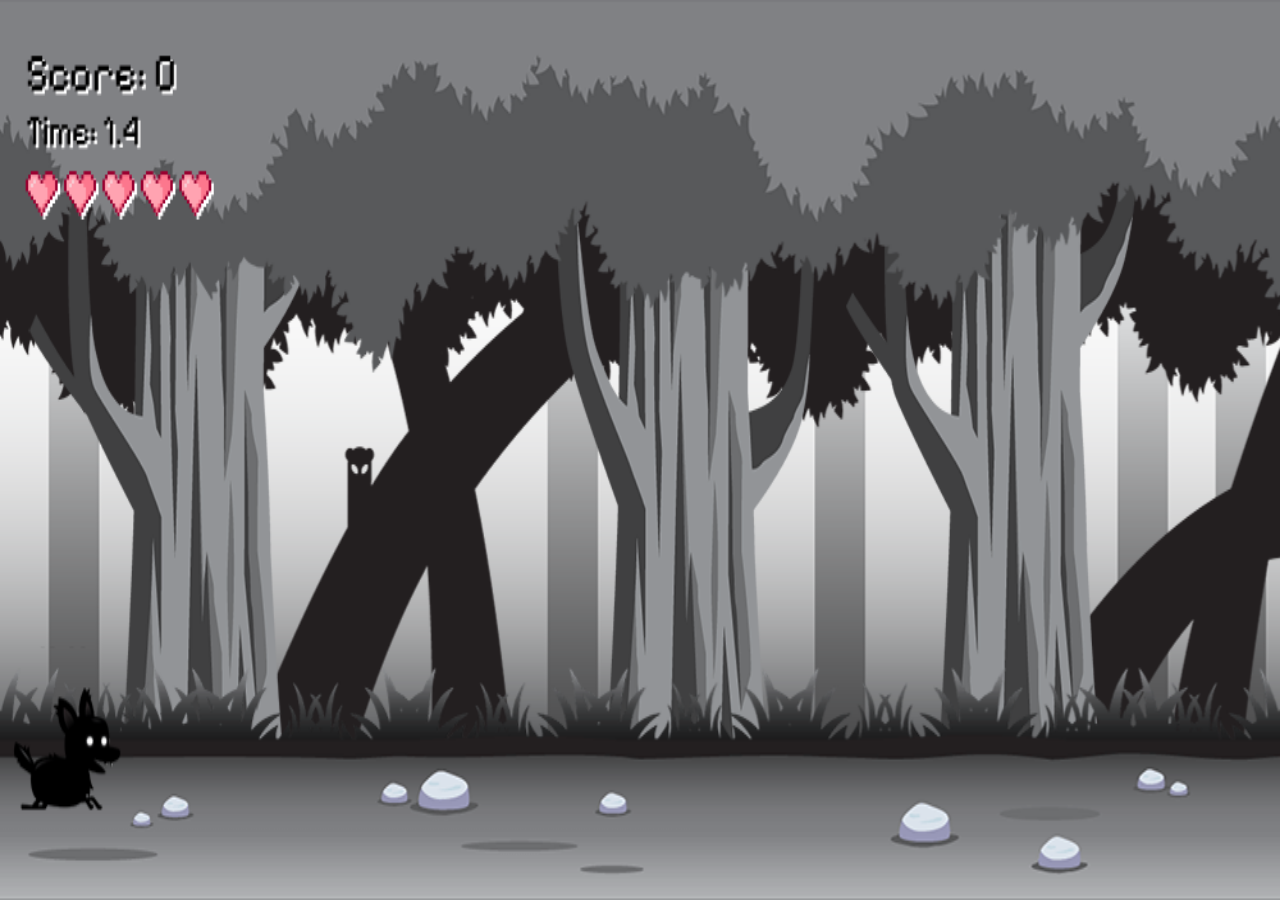
==== game.html @ 91a3d302 "Add styles for win and lose screen" ====
<!DOCTYPE html>
<html lang="en">
	<head>
		<meta charset="UTF-8" />
		<meta name="viewport" content="width=device-width, initial-scale=1.0" />
		<title>Game for cat</title>
		<link rel="preconnect" href="https://fonts.googleapis.com" />
		<link rel="preconnect" href="https://fonts.gstatic.com" crossorigin />
		<link
			href="https://fonts.googleapis.com/css2?family=Pixelify+Sans:wght@400..700&display=swap"
			rel="stylesheet"
		/>
		<link
			rel="apple-touch-icon"
			sizes="180x180"
			href="/apple-touch-icon.png"
		/>
		<link
			rel="icon"
			type="image/png"
			sizes="32x32"
			href="/favicon-32x32.png"
		/>
		<link
			rel="icon"
			type="image/png"
			sizes="16x16"
			href="/favicon-16x16.png"
		/>
		<link rel="manifest" href="/site.webmanifest" />
		<link rel="stylesheet" href="style.css" />
	</head>
	<body>
		<!-- <div id="pauseScreen">
			<h1>Game on pause...</h1>
			<p>Press for:</p>
			<div class="controls-key-container">
				<ul class="key-controls">
					<li>
						<div class="key-pause">Backspace</div>
						Restart
					</li>
					<li>
						<div class="key-pause">Escape</div>
						Continue
					</li>
				</ul>
			</div>
		</div> -->

		<div id="pauseScreen">
			<h1>Need a minute?</h1>
			<p>Use the following controls to play:</p>
			<div class="controls-container">
				<div class="move-controls">
					<div class="key">↑</div>
					<div class="horizontal-keys">
						<div class="key">←</div>
						<div class="key">↓</div>
						<div class="key">→</div>
					</div>
					<div>Moves</div>
				</div>
				<div class="action-controls">
					<li>
						<div class="key space-key">Space</div>
						Attack
					</li>
					<li>
						<div class="key space-key">Escape</div>
						Pause
					</li>
				</div>
			</div>
		</div>

		<div id="gameOverScreen" class="hidden">
			<h1 id="gameOverTitle"></h1>
			<p id="gameOverMessage"></p>
			<button id="restartButton">Restart Game</button>
		</div>

		<canvas id="canvas1"></canvas>

		<img id="player" src="player.png" />

		<img id="layer1" src="layer-1.png" />
		<img id="layer2" src="layer-2.png" />
		<img id="layer3" src="layer-3.png" />
		<img id="layer4" src="layer-4.png" />
		<img id="layer5" src="layer-5.png" />

		<img id="enemy_fly" src="enemy_fly.png" />
		<img id="enemy_plant" src="enemy_plant.png" />
		<img id="enemy_spider_big" src="enemy_spider_big.png" />

		<img id="fire" src="fire.png" />

		<img id="heart" src="heart.png" />

		<img id="collisionAnimation" src="boom.png" />

		<script type="module" src="script.js"></script>
	</body>
</html>
---- style.css ----
* {
	margin: 0;
	padding: 0;
	box-sizing: border-box;
}

body,
html {
	margin: 0;
	padding: 0;
	overflow: hidden;
	width: 100%;
	height: 100%;
	background-color: #f9cfe9;
}

#canvas1 {
	border: 5px solid 050f07;
	display: block;
	position: absolute;
	top: 0;
	left: 0;
	width: 100%;
	height: 100%;
	font-family: 'Pixelify Sans', cursive;
}

#player,
#layer1,
#layer2,
#layer3,
#layer4,
#layer5,
#enemy_fly,
#enemy_plant,
#enemy_spider_big,
#fire,
#collisionAnimation,
#heart {
	display: none;
}

#startScreen {
	position: absolute;
	top: 50%;
	left: 50%;
	width: 600px;
	height: 400px;
	background-color: #ffb2e2;
	color: #14000c;
	display: flex;
	flex-direction: column;
	justify-content: center;
	align-items: center;
	font-family: 'Pixelify Sans', cursive;
	transform: translate(-50%, -50%);
	border: 4px solid #ffd8ef;
	border-radius: 10px;
	z-index: 10;
	box-shadow: 0px 0px 20px rgba(0, 0, 0, 0.5);
	opacity: 0.8;
}

#pauseScreen {
	position: absolute;
	top: 50%;
	left: 50%;
	width: 600px;
	height: 400px;
	background-color: #ffb2e2;
	color: #14000c;
	display: flex;
	flex-direction: column;
	justify-content: center;
	align-items: center;
	font-family: 'Pixelify Sans', cursive;
	transform: translate(-50%, -50%);
	border: 4px solid #ffd8ef;
	border-radius: 10px;
	z-index: 10;
	box-shadow: 0px 0px 20px rgba(0, 0, 0, 0.5);
	opacity: 0.8;
}

.action-controls li {
	list-style-type: none;
	margin: 0;
	padding: 0;
	display: flex;
	align-items: center;
	gap: 10px;
}

.controls-container {
	display: flex;
	justify-content: space-between;
	align-items: center;
	margin-bottom: 50px;
	margin-top: 50px;
}

.move-controls {
	display: flex;
	flex-direction: column;
	align-items: center;
}

.horizontal-keys {
	display: flex;
	justify-content: space-between;
	width: 150px;
	margin-top: 10px;
}

.key {
	width: 50px;
	height: 50px;
	background-color: #ffb2e2;
	color: #14000c;
	font-size: 18px;
	font-weight: bold;
	text-align: center;
	line-height: 50px;
	border-radius: 5px;
	box-shadow: 0px 0px 5px rgba(0, 0, 0, 0.2);
	border: 4px solid #ffd8ef;
}

.key:last-child {
	margin-right: 0;
}

.action-controls .key {
	width: 100px;
	height: 40px;
	line-height: 40px;
	margin-right: 10px;
}

.space-key {
	width: 200px;
	margin-left: 10px;
	margin-bottom: 10px;
}

#startScreen button {
	font-size: 24px;
	padding: 10px 20px;
	cursor: pointer;
	background-color: #ffd8ef;
	border: none;
	border-radius: 5px;
	color: #14000c;
	box-shadow: 0px 0px 10px rgba(0, 0, 0, 0.3);
	transition: background-color 0.3s ease;
	font-family: 'Pixelify Sans', cursive;
}

#startScreen button:hover {
	background-color: #fe69c6;
}

#gameOverScreen {
	position: absolute;
	top: 50%;
	left: 50%;
	width: 600px;
	height: 400px;
	background-color: #ffb2e2;
	color: #14000c;
	display: flex;
	flex-direction: column;
	justify-content: center;
	align-items: center;
	font-family: 'Pixelify Sans', cursive;
	transform: translate(-50%, -50%);
	border: 4px solid #ffd8ef;
	border-radius: 10px;
	z-index: 10;
	box-shadow: 0px 0px 20px rgba(0, 0, 0, 0.5);
	opacity: 0.8;
}

#gameOverScreen.hidden {
	display: none;
}

#gameOverScreen h1 {
	margin-bottom: 20px;
	font-size: 2.5em;
}

#gameOverScreen p {
	margin-bottom: 20px;
	font-size: 1.5em;
}

#restartButton {
	font-size: 24px;
	padding: 10px 20px;
	cursor: pointer;
	background-color: #ffd8ef;
	border: none;
	border-radius: 5px;
	color: #14000c;
	box-shadow: 0px 0px 10px rgba(0, 0, 0, 0.3);
	transition: background-color 0.3s ease;
	font-family: 'Pixelify Sans', cursive;
}

#restartButton:hover {
	background-color: #fe69c6;
}
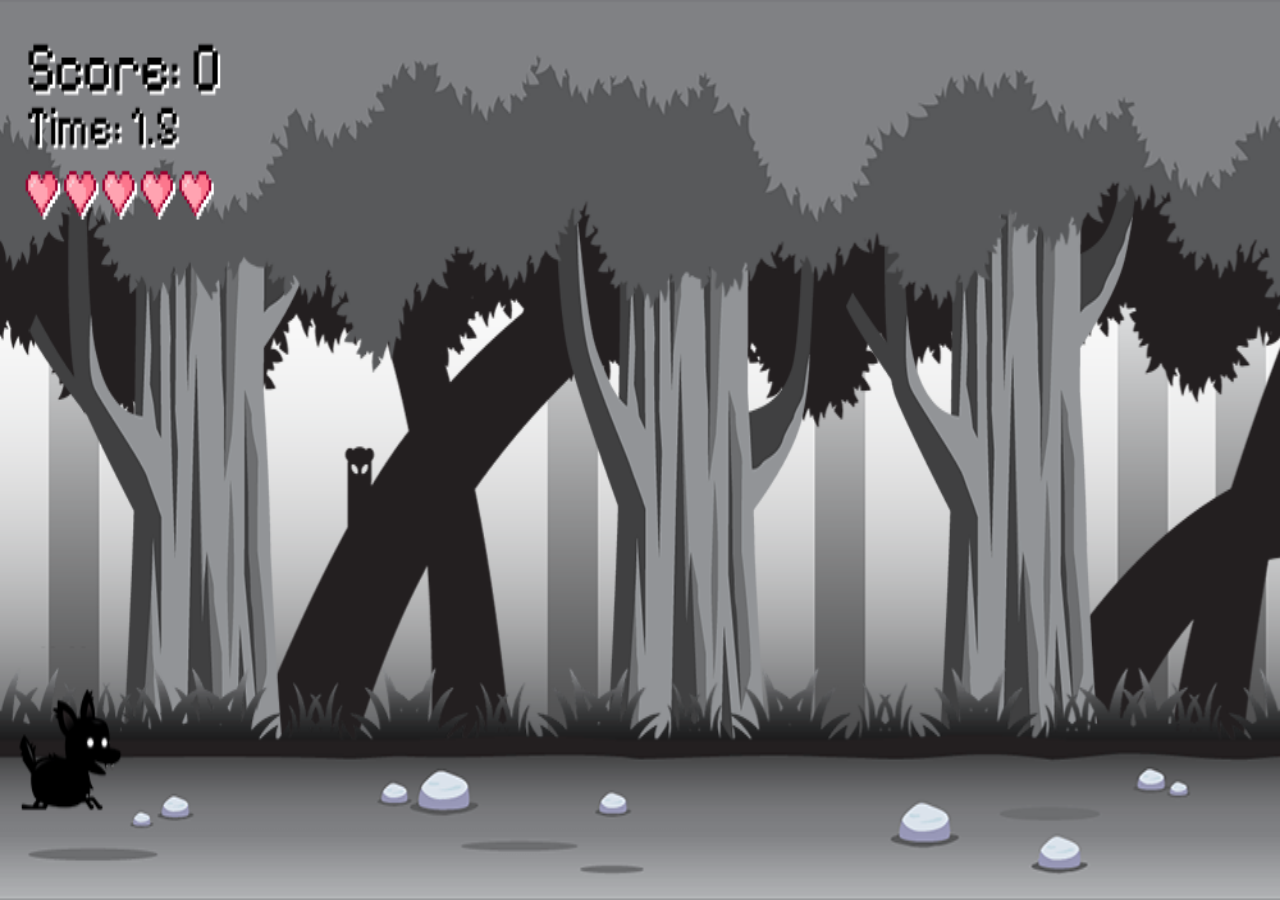
==== commit 68c3bfd3: "new friendly units added" ====
--- a/game.html
+++ b/game.html
@@ -94,6 +94,8 @@
 		<img id="enemy_plant" src="enemy_plant.png" />
 		<img id="enemy_spider_big" src="enemy_spider_big.png" />
 
+		<img id="friend_fly" src="friend_fly.png" />
+
 		<img id="fire" src="fire.png" />
 
 		<img id="heart" src="heart.png" />
--- a/style.css
+++ b/style.css
@@ -46,8 +46,8 @@
 	left: 50%;
 	width: 600px;
 	height: 400px;
-	background-color: #ffb2e2;
-	color: #14000c;
+	background-color: #ffa3b1;
+	color: #990030;
 	display: flex;
 	flex-direction: column;
 	justify-content: center;
@@ -55,31 +55,9 @@
 	font-family: 'Pixelify Sans', cursive;
 	transform: translate(-50%, -50%);
 	border: 4px solid #ffd8ef;
-	border-radius: 10px;
 	z-index: 10;
 	box-shadow: 0px 0px 20px rgba(0, 0, 0, 0.5);
-	opacity: 0.8;
-}
-
-#pauseScreen {
-	position: absolute;
-	top: 50%;
-	left: 50%;
-	width: 600px;
-	height: 400px;
-	background-color: #ffb2e2;
-	color: #14000c;
-	display: flex;
-	flex-direction: column;
-	justify-content: center;
-	align-items: center;
-	font-family: 'Pixelify Sans', cursive;
-	transform: translate(-50%, -50%);
-	border: 4px solid #ffd8ef;
-	border-radius: 10px;
-	z-index: 10;
-	box-shadow: 0px 0px 20px rgba(0, 0, 0, 0.5);
-	opacity: 0.8;
+	opacity: 0.9;
 }
 
 .action-controls li {
@@ -115,13 +93,12 @@
 .key {
 	width: 50px;
 	height: 50px;
-	background-color: #ffb2e2;
+	background-color: #f5c4cc;
 	color: #14000c;
 	font-size: 18px;
 	font-weight: bold;
 	text-align: center;
 	line-height: 50px;
-	border-radius: 5px;
 	box-shadow: 0px 0px 5px rgba(0, 0, 0, 0.2);
 	border: 4px solid #ffd8ef;
 }
@@ -149,7 +126,6 @@
 	cursor: pointer;
 	background-color: #ffd8ef;
 	border: none;
-	border-radius: 5px;
 	color: #14000c;
 	box-shadow: 0px 0px 10px rgba(0, 0, 0, 0.3);
 	transition: background-color 0.3s ease;
@@ -157,17 +133,18 @@
 }
 
 #startScreen button:hover {
-	background-color: #fe69c6;
-}
-
-#gameOverScreen {
+	background-color: #990030;
+	color: #ffd8ef;
+}
+
+#pauseScreen {
 	position: absolute;
 	top: 50%;
 	left: 50%;
 	width: 600px;
 	height: 400px;
-	background-color: #ffb2e2;
-	color: #14000c;
+	background-color: #ffa3b1;
+	color: #990030;
 	display: flex;
 	flex-direction: column;
 	justify-content: center;
@@ -175,10 +152,29 @@
 	font-family: 'Pixelify Sans', cursive;
 	transform: translate(-50%, -50%);
 	border: 4px solid #ffd8ef;
-	border-radius: 10px;
 	z-index: 10;
 	box-shadow: 0px 0px 20px rgba(0, 0, 0, 0.5);
-	opacity: 0.8;
+	opacity: 0.9;
+}
+
+#gameOverScreen {
+	position: absolute;
+	top: 50%;
+	left: 50%;
+	width: 600px;
+	height: 400px;
+	background-color: #ffa3b1;
+	color: #990030;
+	display: flex;
+	flex-direction: column;
+	justify-content: center;
+	align-items: center;
+	font-family: 'Pixelify Sans', cursive;
+	transform: translate(-50%, -50%);
+	border: 4px solid #ffd8ef;
+	z-index: 10;
+	box-shadow: 0px 0px 20px rgba(0, 0, 0, 0.5);
+	opacity: 0.9;
 }
 
 #gameOverScreen.hidden {
@@ -201,7 +197,6 @@
 	cursor: pointer;
 	background-color: #ffd8ef;
 	border: none;
-	border-radius: 5px;
 	color: #14000c;
 	box-shadow: 0px 0px 10px rgba(0, 0, 0, 0.3);
 	transition: background-color 0.3s ease;
@@ -209,5 +204,6 @@
 }
 
 #restartButton:hover {
-	background-color: #fe69c6;
-}
+	background-color: #990030;
+	color: #ffd8ef;
+}
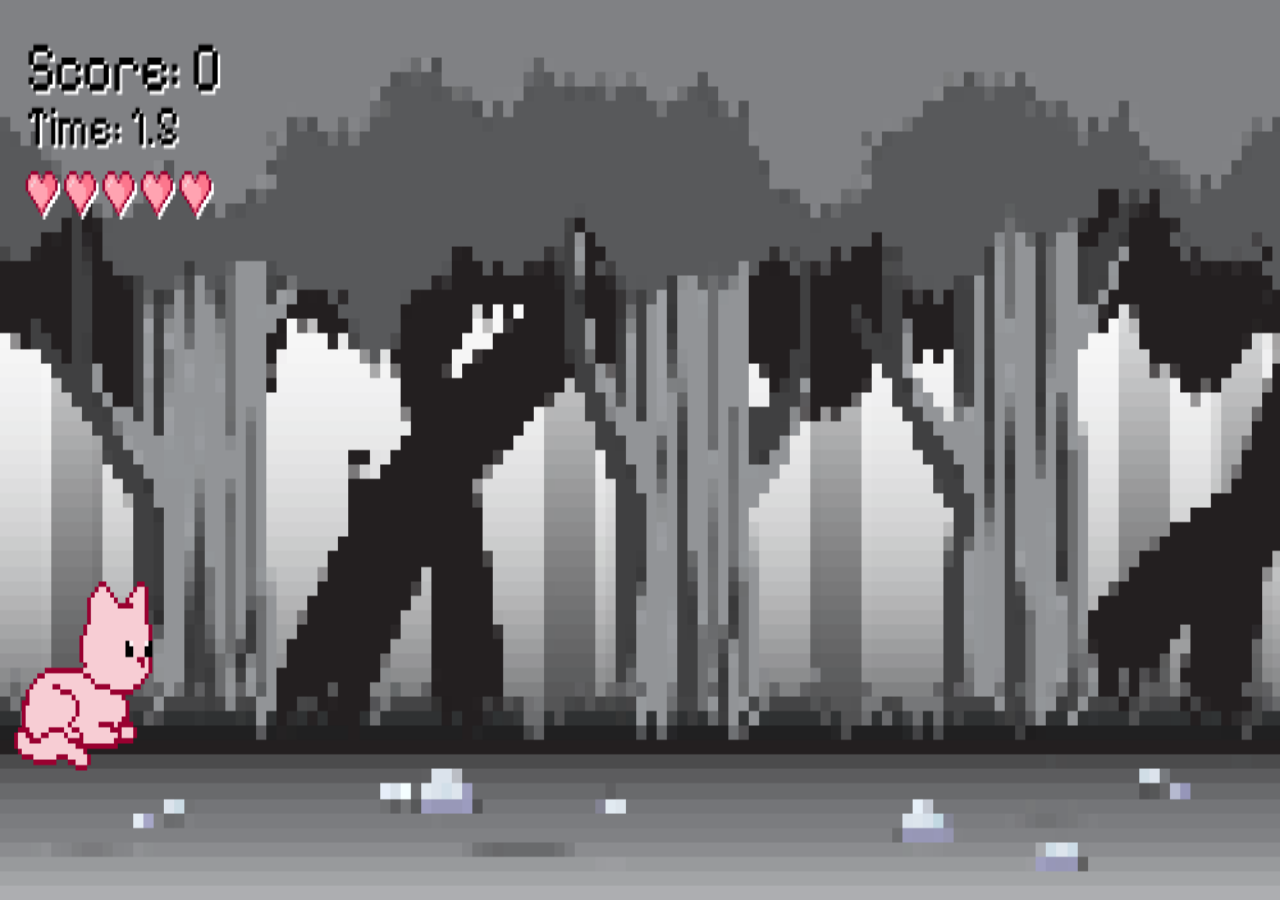
==== commit 64a18545: "add new img for player" ====
--- a/game.html
+++ b/game.html
@@ -95,6 +95,7 @@
 		<img id="enemy_spider_big" src="enemy_spider_big.png" />
 
 		<img id="friend_fly" src="friend_fly.png" />
+		<img id="friend_plant" src="friend_plant.png" />
 
 		<img id="fire" src="fire.png" />
 
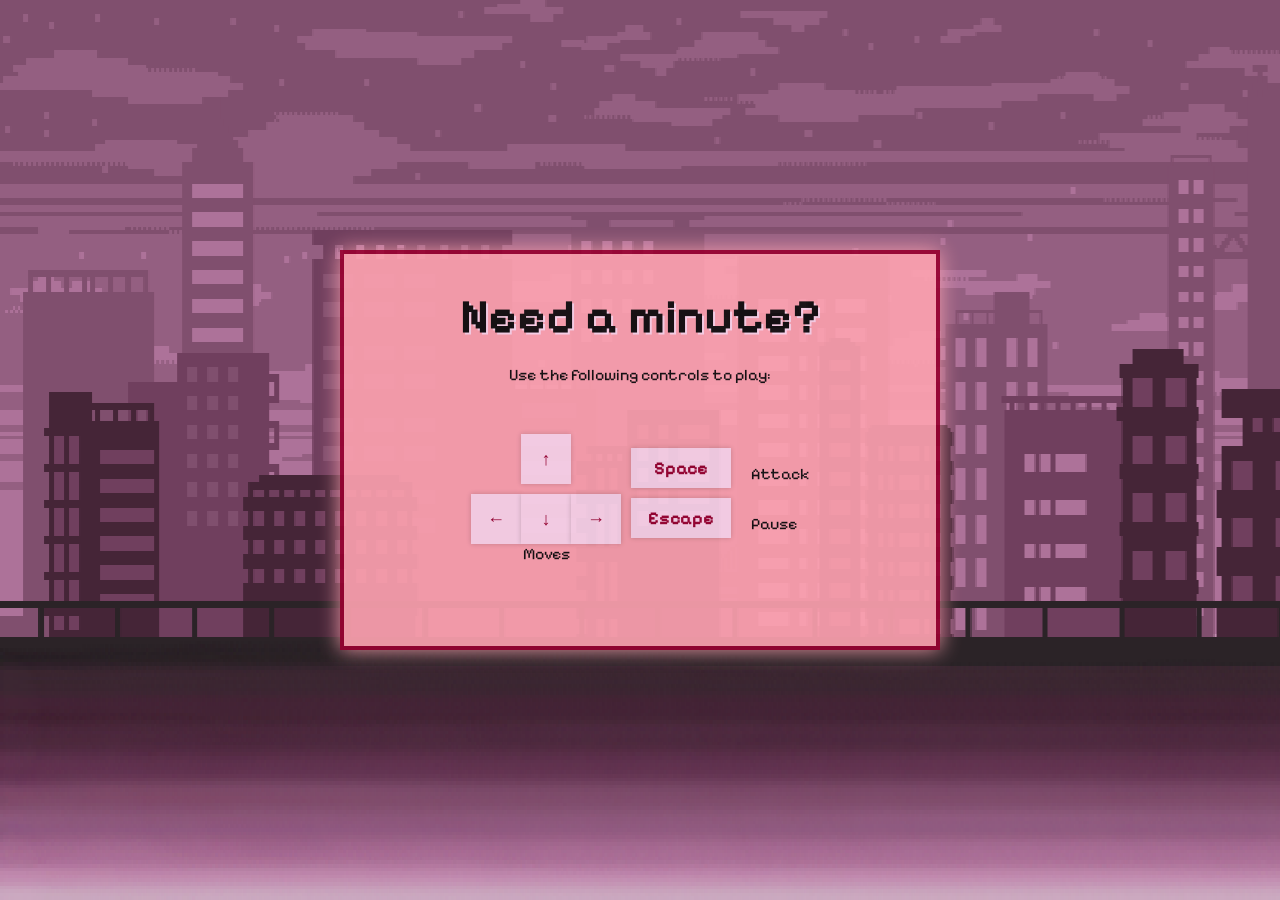
==== commit d679e593: "Changed animation speed and organized images into a separate folder" ====
--- a/game.html
+++ b/game.html
@@ -13,41 +13,25 @@
 		<link
 			rel="apple-touch-icon"
 			sizes="180x180"
-			href="/apple-touch-icon.png"
+			href="img/favicon/apple-touch-icon.png"
 		/>
 		<link
 			rel="icon"
 			type="image/png"
 			sizes="32x32"
-			href="/favicon-32x32.png"
+			href="img/favicon/favicon-32x32.png"
 		/>
 		<link
 			rel="icon"
 			type="image/png"
 			sizes="16x16"
-			href="/favicon-16x16.png"
+			href="img/favicon/favicon-16x16.png"
 		/>
-		<link rel="manifest" href="/site.webmanifest" />
+		<link rel="manifest" href="img/favicon/site.webmanifest" />
+
 		<link rel="stylesheet" href="style.css" />
 	</head>
 	<body>
-		<!-- <div id="pauseScreen">
-			<h1>Game on pause...</h1>
-			<p>Press for:</p>
-			<div class="controls-key-container">
-				<ul class="key-controls">
-					<li>
-						<div class="key-pause">Backspace</div>
-						Restart
-					</li>
-					<li>
-						<div class="key-pause">Escape</div>
-						Continue
-					</li>
-				</ul>
-			</div>
-		</div> -->
-
 		<div id="pauseScreen">
 			<h1>Need a minute?</h1>
 			<p>Use the following controls to play:</p>
@@ -82,26 +66,26 @@
 
 		<canvas id="canvas1"></canvas>
 
-		<img id="player" src="player.png" />
+		<img id="player" src="img/player.png" />
 
-		<img id="layer1" src="layer-1.png" />
-		<img id="layer2" src="layer-2.png" />
-		<img id="layer3" src="layer-3.png" />
-		<img id="layer4" src="layer-4.png" />
-		<img id="layer5" src="layer-5.png" />
+		<img id="layer1" src="img/layer-1.png" />
+		<img id="layer2" src="img/layer-2.png" />
+		<img id="layer3" src="img/layer-3.png" />
+		<img id="layer4" src="img/layer-4.png" />
+		<img id="layer5" src="img/layer-5.png" />
 
-		<img id="enemy_fly" src="enemy_fly.png" />
-		<img id="enemy_plant" src="enemy_plant.png" />
-		<img id="enemy_spider_big" src="enemy_spider_big.png" />
+		<img id="enemy_fly" src="img/enemy_fly.png" />
+		<img id="enemy_plant" src="img/enemy_plant.png" />
+		<img id="enemy_spider_big" src="img/enemy_spider_big.png" />
 
-		<img id="friend_fly" src="friend_fly.png" />
-		<img id="friend_plant" src="friend_plant.png" />
+		<img id="friend_fly" src="img/friend_fly.png" />
+		<img id="friend_plant" src="img/friend_plant.png" />
 
-		<img id="fire" src="fire.png" />
+		<img id="fire" src="img/fire.png" />
 
-		<img id="heart" src="heart.png" />
+		<img id="heart" src="img/heart.png" />
 
-		<img id="collisionAnimation" src="boom.png" />
+		<img id="collisionAnimation" src="img/boom.png" />
 
 		<script type="module" src="script.js"></script>
 	</body>
--- a/style.css
+++ b/style.css
@@ -11,18 +11,19 @@
 	overflow: hidden;
 	width: 100%;
 	height: 100%;
-	background-color: #f9cfe9;
+	background-color: #ffd8ef;
+	font-family: 'Pixelify Sans', 'Press Start 2P', cursive;
 }
 
 #canvas1 {
-	border: 5px solid 050f07;
 	display: block;
 	position: absolute;
 	top: 0;
 	left: 0;
 	width: 100%;
 	height: 100%;
-	font-family: 'Pixelify Sans', cursive;
+
+	image-rendering: pixelated;
 }
 
 #player,
@@ -34,30 +35,60 @@
 #enemy_fly,
 #enemy_plant,
 #enemy_spider_big,
+#friend_fly,
+#friend_plant,
 #fire,
 #collisionAnimation,
 #heart {
 	display: none;
 }
 
-#startScreen {
+#startScreen,
+#pauseScreen,
+#gameOverScreen {
 	position: absolute;
 	top: 50%;
 	left: 50%;
 	width: 600px;
 	height: 400px;
 	background-color: #ffa3b1;
-	color: #990030;
+	color: #0c0b0b;
 	display: flex;
 	flex-direction: column;
 	justify-content: center;
 	align-items: center;
+	transform: translate(-50%, -50%);
+	border: 4px solid #990030;
+	box-shadow: 0px 0px 20px #ffa3b1;
+	z-index: 10;
+	opacity: 0.9;
+}
+
+#startScreen h1,
+#pauseScreen h1,
+#gameOverScreen h1 {
+	font-size: 3em;
+	margin-bottom: 20px;
+	text-shadow: 2px 2px 0px #ffd8ef;
+}
+
+#startScreen button,
+#restartButton {
+	font-size: 24px;
+	padding: 10px 20px;
+	cursor: pointer;
+	background-color: #ffd8ef;
+	border: none;
+	color: #14000c;
+	box-shadow: 0px 0px 10px rgba(0, 0, 0, 0.3);
+	transition: background-color 0.3s ease;
 	font-family: 'Pixelify Sans', cursive;
-	transform: translate(-50%, -50%);
-	border: 4px solid #ffd8ef;
-	z-index: 10;
-	box-shadow: 0px 0px 20px rgba(0, 0, 0, 0.5);
-	opacity: 0.9;
+}
+
+#startScreen button:hover,
+#restartButton:hover {
+	background-color: #990030;
+	color: #ffd8ef;
 }
 
 .action-controls li {
@@ -93,14 +124,13 @@
 .key {
 	width: 50px;
 	height: 50px;
-	background-color: #f5c4cc;
-	color: #14000c;
+	background-color: #ffd8ef;
+	color: #990030;
 	font-size: 18px;
 	font-weight: bold;
 	text-align: center;
 	line-height: 50px;
 	box-shadow: 0px 0px 5px rgba(0, 0, 0, 0.2);
-	border: 4px solid #ffd8ef;
 }
 
 .key:last-child {
@@ -120,90 +150,16 @@
 	margin-bottom: 10px;
 }
 
-#startScreen button {
-	font-size: 24px;
-	padding: 10px 20px;
-	cursor: pointer;
-	background-color: #ffd8ef;
-	border: none;
-	color: #14000c;
-	box-shadow: 0px 0px 10px rgba(0, 0, 0, 0.3);
-	transition: background-color 0.3s ease;
-	font-family: 'Pixelify Sans', cursive;
-}
-
-#startScreen button:hover {
+.key:hover {
 	background-color: #990030;
 	color: #ffd8ef;
-}
-
-#pauseScreen {
-	position: absolute;
-	top: 50%;
-	left: 50%;
-	width: 600px;
-	height: 400px;
-	background-color: #ffa3b1;
-	color: #990030;
-	display: flex;
-	flex-direction: column;
-	justify-content: center;
-	align-items: center;
-	font-family: 'Pixelify Sans', cursive;
-	transform: translate(-50%, -50%);
-	border: 4px solid #ffd8ef;
-	z-index: 10;
-	box-shadow: 0px 0px 20px rgba(0, 0, 0, 0.5);
-	opacity: 0.9;
-}
-
-#gameOverScreen {
-	position: absolute;
-	top: 50%;
-	left: 50%;
-	width: 600px;
-	height: 400px;
-	background-color: #ffa3b1;
-	color: #990030;
-	display: flex;
-	flex-direction: column;
-	justify-content: center;
-	align-items: center;
-	font-family: 'Pixelify Sans', cursive;
-	transform: translate(-50%, -50%);
-	border: 4px solid #ffd8ef;
-	z-index: 10;
-	box-shadow: 0px 0px 20px rgba(0, 0, 0, 0.5);
-	opacity: 0.9;
 }
 
 #gameOverScreen.hidden {
 	display: none;
 }
 
-#gameOverScreen h1 {
-	margin-bottom: 20px;
-	font-size: 2.5em;
-}
-
 #gameOverScreen p {
 	margin-bottom: 20px;
 	font-size: 1.5em;
 }
-
-#restartButton {
-	font-size: 24px;
-	padding: 10px 20px;
-	cursor: pointer;
-	background-color: #ffd8ef;
-	border: none;
-	color: #14000c;
-	box-shadow: 0px 0px 10px rgba(0, 0, 0, 0.3);
-	transition: background-color 0.3s ease;
-	font-family: 'Pixelify Sans', cursive;
-}
-
-#restartButton:hover {
-	background-color: #990030;
-	color: #ffd8ef;
-}
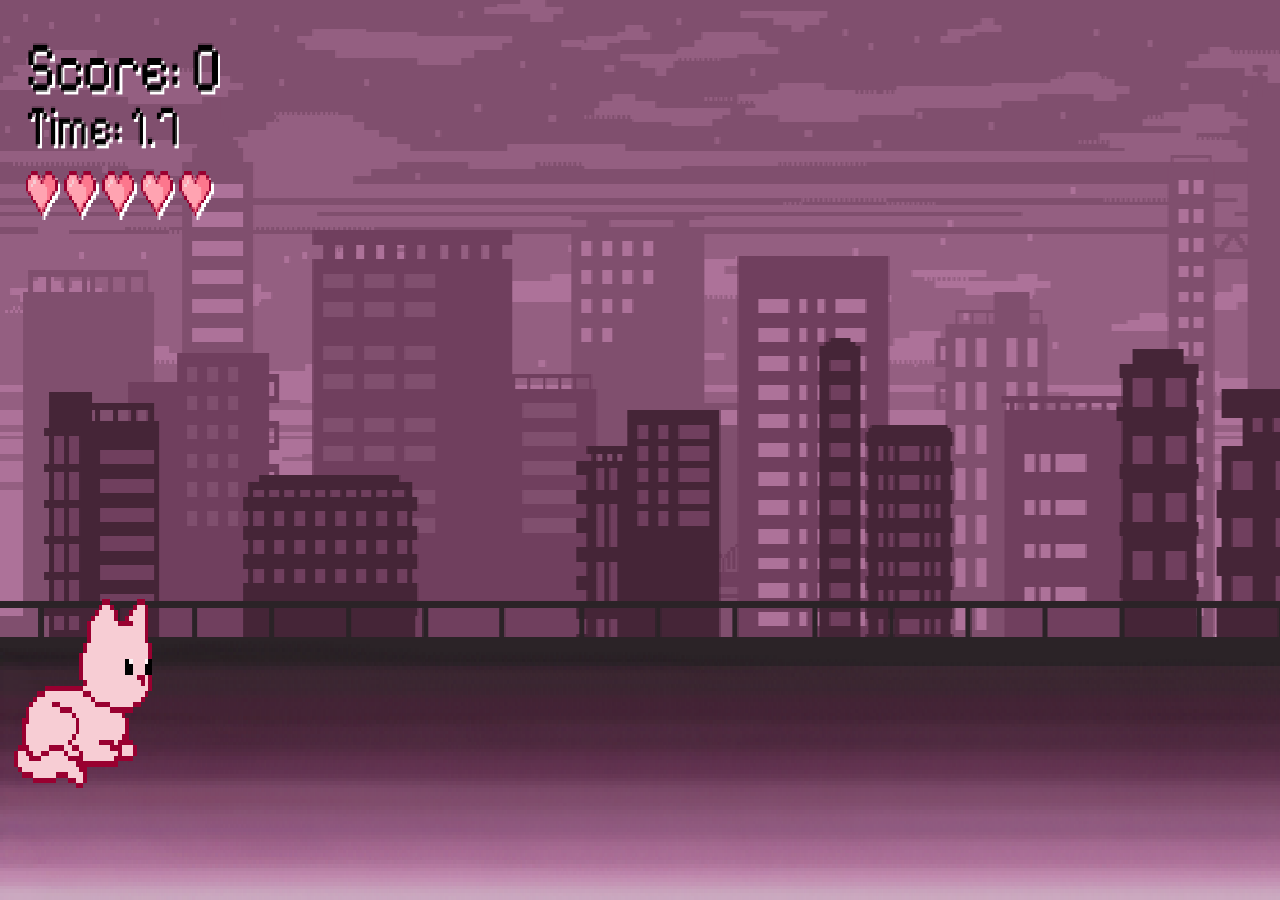
==== commit 76c2e625: "Restructure images;" ====
--- a/game.html
+++ b/game.html
@@ -1,92 +1,75 @@
 <!DOCTYPE html>
 <html lang="en">
-	<head>
-		<meta charset="UTF-8" />
-		<meta name="viewport" content="width=device-width, initial-scale=1.0" />
-		<title>Game for cat</title>
-		<link rel="preconnect" href="https://fonts.googleapis.com" />
-		<link rel="preconnect" href="https://fonts.gstatic.com" crossorigin />
-		<link
-			href="https://fonts.googleapis.com/css2?family=Pixelify+Sans:wght@400..700&display=swap"
-			rel="stylesheet"
-		/>
-		<link
-			rel="apple-touch-icon"
-			sizes="180x180"
-			href="img/favicon/apple-touch-icon.png"
-		/>
-		<link
-			rel="icon"
-			type="image/png"
-			sizes="32x32"
-			href="img/favicon/favicon-32x32.png"
-		/>
-		<link
-			rel="icon"
-			type="image/png"
-			sizes="16x16"
-			href="img/favicon/favicon-16x16.png"
-		/>
-		<link rel="manifest" href="img/favicon/site.webmanifest" />
+  <head>
+    <meta charset="UTF-8" />
+    <meta name="viewport" content="width=device-width, initial-scale=1.0" />
+    <title>Game for cat</title>
+    <link rel="preconnect" href="https://fonts.googleapis.com" />
+    <link rel="preconnect" href="https://fonts.gstatic.com" crossorigin />
+    <link href="https://fonts.googleapis.com/css2?family=Pixelify+Sans:wght@400..700&display=swap" rel="stylesheet" />
+    <link rel="apple-touch-icon" sizes="180x180" href="img/favicon/apple-touch-icon.png" />
+    <link rel="icon" type="image/png" sizes="32x32" href="img/favicon/favicon-32x32.png" />
+    <link rel="icon" type="image/png" sizes="16x16" href="img/favicon/favicon-16x16.png" />
+    <link rel="manifest" href="img/favicon/site.webmanifest" />
 
-		<link rel="stylesheet" href="style.css" />
-	</head>
-	<body>
-		<div id="pauseScreen">
-			<h1>Need a minute?</h1>
-			<p>Use the following controls to play:</p>
-			<div class="controls-container">
-				<div class="move-controls">
-					<div class="key">↑</div>
-					<div class="horizontal-keys">
-						<div class="key">←</div>
-						<div class="key">↓</div>
-						<div class="key">→</div>
-					</div>
-					<div>Moves</div>
-				</div>
-				<div class="action-controls">
-					<li>
-						<div class="key space-key">Space</div>
-						Attack
-					</li>
-					<li>
-						<div class="key space-key">Escape</div>
-						Pause
-					</li>
-				</div>
-			</div>
-		</div>
+    <link rel="stylesheet" href="style.css" />
+  </head>
+  <body>
+    <div id="pauseScreen">
+      <h1>Need a minute?</h1>
+      <p>Use the following controls to play:</p>
+      <div class="controls-container">
+        <div class="move-controls">
+          <div class="key">↑</div>
+          <div class="horizontal-keys">
+            <div class="key">←</div>
+            <div class="key">↓</div>
+            <div class="key">→</div>
+          </div>
+          <div>Moves</div>
+        </div>
+        <div class="action-controls">
+          <li>
+            <div class="key space-key">Space</div>
+            Attack
+          </li>
+          <li>
+            <div class="key space-key">Escape</div>
+            Pause
+          </li>
+        </div>
+      </div>
+    </div>
 
-		<div id="gameOverScreen" class="hidden">
-			<h1 id="gameOverTitle"></h1>
-			<p id="gameOverMessage"></p>
-			<button id="restartButton">Restart Game</button>
-		</div>
+    <div id="gameOverScreen" class="hidden">
+      <h1 id="gameOverTitle"></h1>
+      <p id="gameOverMessage"></p>
+      <button id="restartButton">Restart Game</button>
+    </div>
 
-		<canvas id="canvas1"></canvas>
+    <canvas id="canvas1"></canvas>
 
-		<img id="player" src="img/player.png" />
+    <img id="player" src="img/player/player.png" />
 
-		<img id="layer1" src="img/layer-1.png" />
-		<img id="layer2" src="img/layer-2.png" />
-		<img id="layer3" src="img/layer-3.png" />
-		<img id="layer4" src="img/layer-4.png" />
-		<img id="layer5" src="img/layer-5.png" />
+    <img id="layer1" src="img/layers/layer-1.png" />
+    <img id="layer2" src="img/layers/layer-2.png" />
+    <img id="layer3" src="img/layers/layer-3.png" />
+    <img id="layer4" src="img/layers/layer-4.png" />
+    <img id="layer5" src="img/layers/layer-5.png" />
 
-		<img id="enemy_fly" src="img/enemy_fly.png" />
-		<img id="enemy_plant" src="img/enemy_plant.png" />
-		<img id="enemy_spider_big" src="img/enemy_spider_big.png" />
+    <img id="enemy_fly" src="img/enemies/enemy_fly.png" />
+    <img id="enemy_plant" src="img/enemies/enemy_plant.png" />
+    <img id="enemy_spider_big" src="img/enemies/enemy_spider_big.png" />
 
-		<img id="friend_fly" src="img/friend_fly.png" />
-		<img id="friend_plant" src="img/friend_plant.png" />
+    <img id="friend_fly" src="img/friends/friend_fly.png" />
+    <img id="friend_plant" src="img/friends/friend_plant.png" />
 
-		<img id="fire" src="img/fire.png" />
+    <img id="fire" src="img/effects/fire.png" />
 
-		<img id="heart" src="img/heart.png" />
+    <img id="heart" src="img/player/heart.png" />
 
-		<img id="collisionAnimation" src="img/boom.png" />
+    <img id="collisionAnimation" src="img/effects/boom.png" />
 
-		<script type="module" src="script.js"></script>
-	</body>
+    <script type="module" src="src/js/game.js"></script>
+  </body>
 </html>
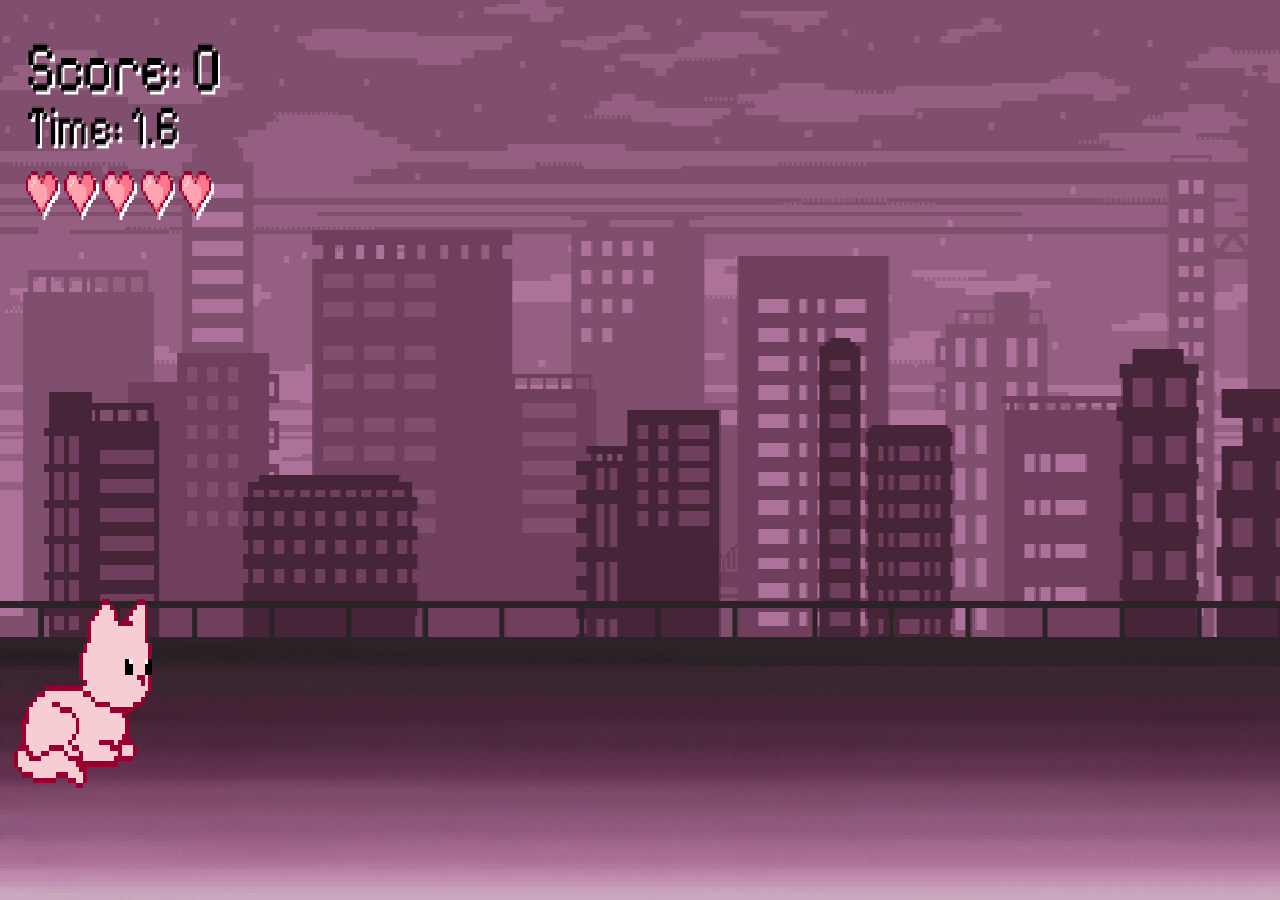
==== commit dd8b2c2d: "Add restart after gameover;" ====
--- a/game.html
+++ b/game.html
@@ -41,7 +41,7 @@
       </div>
     </div>
 
-    <div id="gameOverScreen" class="hidden">
+    <div id="gameOverScreen">
       <h1 id="gameOverTitle"></h1>
       <p id="gameOverMessage"></p>
       <button id="restartButton">Restart Game</button>
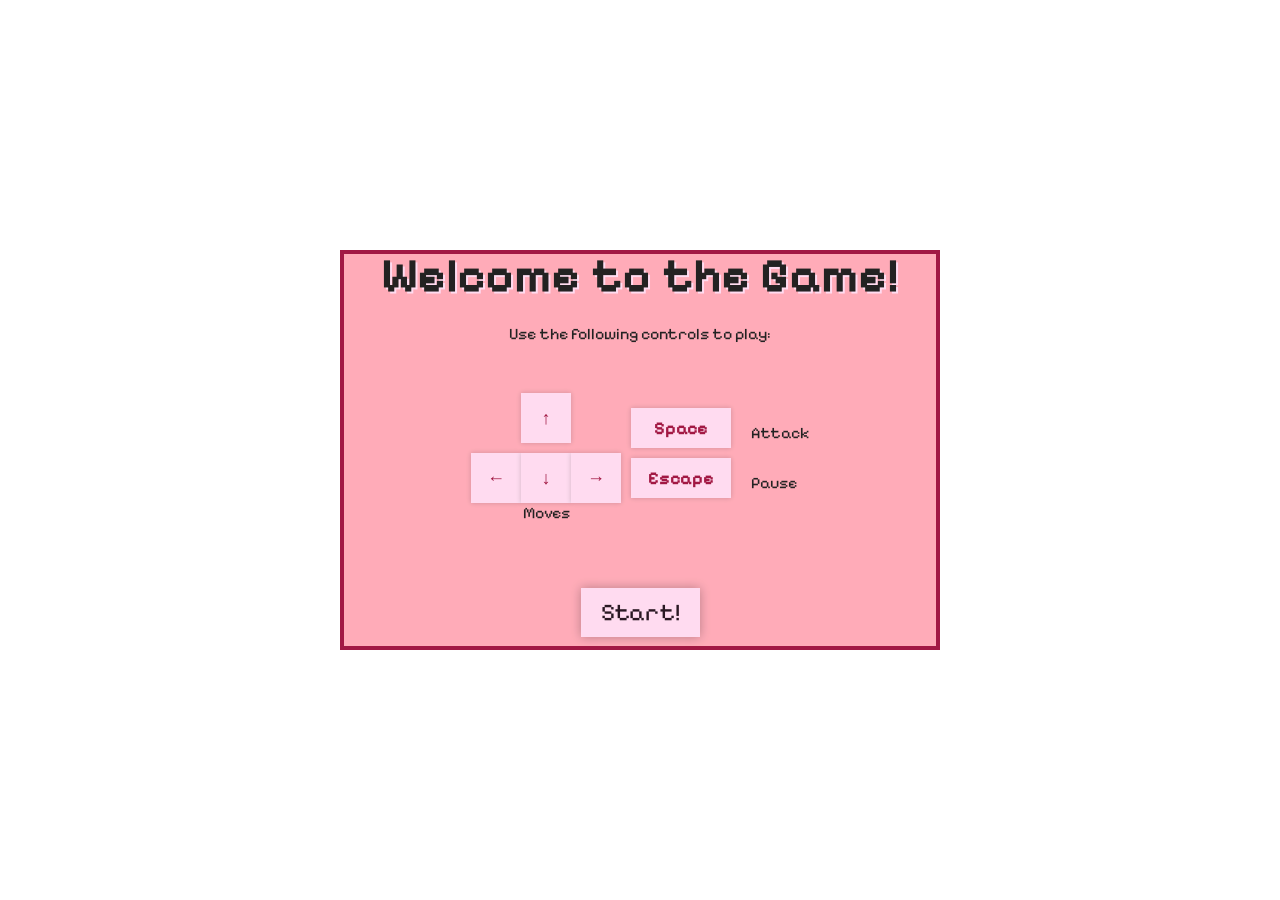
==== commit 426e6e8f: "Change pause screen" ====
--- a/game.html
+++ b/game.html
@@ -1,75 +1,100 @@
 <!DOCTYPE html>
 <html lang="en">
-  <head>
-    <meta charset="UTF-8" />
-    <meta name="viewport" content="width=device-width, initial-scale=1.0" />
-    <title>Game for cat</title>
-    <link rel="preconnect" href="https://fonts.googleapis.com" />
-    <link rel="preconnect" href="https://fonts.gstatic.com" crossorigin />
-    <link href="https://fonts.googleapis.com/css2?family=Pixelify+Sans:wght@400..700&display=swap" rel="stylesheet" />
-    <link rel="apple-touch-icon" sizes="180x180" href="img/favicon/apple-touch-icon.png" />
-    <link rel="icon" type="image/png" sizes="32x32" href="img/favicon/favicon-32x32.png" />
-    <link rel="icon" type="image/png" sizes="16x16" href="img/favicon/favicon-16x16.png" />
-    <link rel="manifest" href="img/favicon/site.webmanifest" />
+	<head>
+		<meta charset="UTF-8" />
+		<meta name="viewport" content="width=device-width, initial-scale=1.0" />
+		<title>Game for cat</title>
+		<link rel="preconnect" href="https://fonts.googleapis.com" />
+		<link rel="preconnect" href="https://fonts.gstatic.com" crossorigin />
+		<link
+			href="https://fonts.googleapis.com/css2?family=Pixelify+Sans:wght@400..700&display=swap"
+			rel="stylesheet"
+		/>
+		<link
+			rel="apple-touch-icon"
+			sizes="180x180"
+			href="img/favicon/apple-touch-icon.png"
+		/>
+		<link
+			rel="icon"
+			type="image/png"
+			sizes="32x32"
+			href="img/favicon/favicon-32x32.png"
+		/>
+		<link
+			rel="icon"
+			type="image/png"
+			sizes="16x16"
+			href="img/favicon/favicon-16x16.png"
+		/>
+		<link rel="manifest" href="img/favicon/site.webmanifest" />
 
-    <link rel="stylesheet" href="style.css" />
-  </head>
-  <body>
-    <div id="pauseScreen">
-      <h1>Need a minute?</h1>
-      <p>Use the following controls to play:</p>
-      <div class="controls-container">
-        <div class="move-controls">
-          <div class="key">↑</div>
-          <div class="horizontal-keys">
-            <div class="key">←</div>
-            <div class="key">↓</div>
-            <div class="key">→</div>
+		<link rel="stylesheet" href="style.css" />
+	</head>
+	<body>
+
+    <body>
+      <div id="startScreen">
+        <h1>Welcome to the Game!</h1>
+        <p>Use the following controls to play:</p>
+        <div class="controls-container">
+          <div class="move-controls">
+            <div class="key">↑</div>
+            <div class="horizontal-keys">
+              <div class="key">←</div>
+              <div class="key">↓</div>
+              <div class="key">→</div>
+            </div>
+            <div>Moves</div>
           </div>
-          <div>Moves</div>
+          <div class="action-controls">
+            <li>
+              <div class="key space-key">Space</div>
+              Attack
+            </li>
+            <li>
+              <div class="key space-key">Escape</div>
+              Pause
+            </li>
+          </div>
         </div>
-        <div class="action-controls">
-          <li>
-            <div class="key space-key">Space</div>
-            Attack
-          </li>
-          <li>
-            <div class="key space-key">Escape</div>
-            Pause
-          </li>
-        </div>
+        <button id="startButton">Start!</button>
       </div>
-    </div>
 
-    <div id="gameOverScreen">
-      <h1 id="gameOverTitle"></h1>
-      <p id="gameOverMessage"></p>
-      <button id="restartButton">Restart Game</button>
-    </div>
+		<!-- <div id="pauseScreen">
+			<h1>Need a minute?</h1> 
+      <button id="continueButton">Continue  Game</button>
+		</div> -->
 
-    <canvas id="canvas1"></canvas>
+		<!-- <div id="gameOverScreen">
+			<h1 id="gameOverTitle"></h1>
+			<p id="gameOverMessage"></p>
+			<button id="restartButton">Restart Game</button>
+		</div> -->
 
-    <img id="player" src="img/player/player.png" />
+		<canvas id="canvas1"></canvas>
 
-    <img id="layer1" src="img/layers/layer-1.png" />
-    <img id="layer2" src="img/layers/layer-2.png" />
-    <img id="layer3" src="img/layers/layer-3.png" />
-    <img id="layer4" src="img/layers/layer-4.png" />
-    <img id="layer5" src="img/layers/layer-5.png" />
+		<img id="player" src="img/player/player.png" />
 
-    <img id="enemy_fly" src="img/enemies/enemy_fly.png" />
-    <img id="enemy_plant" src="img/enemies/enemy_plant.png" />
-    <img id="enemy_spider_big" src="img/enemies/enemy_spider_big.png" />
+		<img id="layer1" src="img/layers/layer-1.png" />
+		<img id="layer2" src="img/layers/layer-2.png" />
+		<img id="layer3" src="img/layers/layer-3.png" />
+		<img id="layer4" src="img/layers/layer-4.png" />
+		<img id="layer5" src="img/layers/layer-5.png" />
 
-    <img id="friend_fly" src="img/friends/friend_fly.png" />
-    <img id="friend_plant" src="img/friends/friend_plant.png" />
+		<img id="enemy_fly" src="img/enemies/enemy_fly.png" />
+		<img id="enemy_plant" src="img/enemies/enemy_plant.png" />
+		<img id="enemy_spider_big" src="img/enemies/enemy_spider_big.png" />
 
-    <img id="fire" src="img/effects/fire.png" />
+		<img id="friend_fly" src="img/friends/friend_fly.png" />
+		<img id="friend_plant" src="img/friends/friend_plant.png" />
 
-    <img id="heart" src="img/player/heart.png" />
+		<img id="fire" src="img/effects/fire.png" />
 
-    <img id="collisionAnimation" src="img/effects/boom.png" />
+		<img id="heart" src="img/player/heart.png" />
 
-    <script type="module" src="src/js/game.js"></script>
-  </body>
+		<img id="collisionAnimation" src="img/effects/boom.png" />
+
+		<script type="module" src="src/js/game.js"></script>
+	</body>
 </html>
--- a/style.css
+++ b/style.css
@@ -11,7 +11,7 @@
 	overflow: hidden;
 	width: 100%;
 	height: 100%;
-	background-color: #ffd8ef;
+	/* background-color: #ffd8ef; */
 	font-family: 'Pixelify Sans', 'Press Start 2P', cursive;
 }
 
@@ -59,9 +59,10 @@
 	align-items: center;
 	transform: translate(-50%, -50%);
 	border: 4px solid #990030;
-	box-shadow: 0px 0px 20px #ffa3b1;
+	/* box-shadow: 0px 0px 20px #ffa3b1; */
 	z-index: 10;
 	opacity: 0.9;
+	/* display: none; */
 }
 
 #startScreen h1,
@@ -72,8 +73,10 @@
 	text-shadow: 2px 2px 0px #ffd8ef;
 }
 
-#startScreen button,
-#restartButton {
+#startButton,
+#restartButton,
+#restartSecondButton,
+#continueButton {
 	font-size: 24px;
 	padding: 10px 20px;
 	cursor: pointer;
@@ -83,6 +86,7 @@
 	box-shadow: 0px 0px 10px rgba(0, 0, 0, 0.3);
 	transition: background-color 0.3s ease;
 	font-family: 'Pixelify Sans', cursive;
+	margin: 1rem;
 }
 
 #startScreen button:hover,
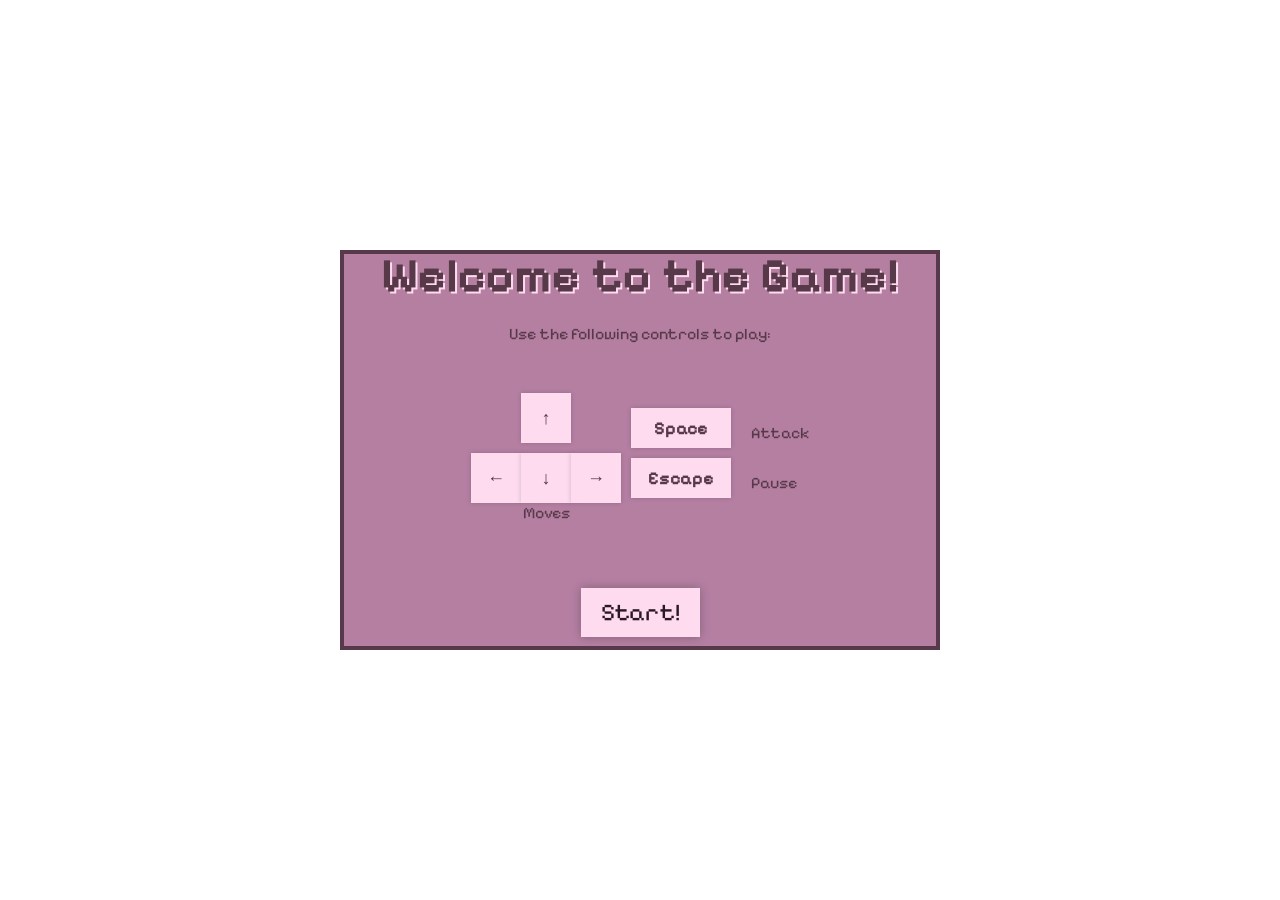
==== commit 61576992: "WIP: add new friend" ====
--- a/game.html
+++ b/game.html
@@ -61,17 +61,6 @@
         <button id="startButton">Start!</button>
       </div>
 
-		<!-- <div id="pauseScreen">
-			<h1>Need a minute?</h1> 
-      <button id="continueButton">Continue  Game</button>
-		</div> -->
-
-		<!-- <div id="gameOverScreen">
-			<h1 id="gameOverTitle"></h1>
-			<p id="gameOverMessage"></p>
-			<button id="restartButton">Restart Game</button>
-		</div> -->
-
 		<canvas id="canvas1"></canvas>
 
 		<img id="player" src="img/player/player.png" />
--- a/style.css
+++ b/style.css
@@ -51,14 +51,14 @@
 	left: 50%;
 	width: 600px;
 	height: 400px;
-	background-color: #ffa3b1;
-	color: #0c0b0b;
+	background-color: #ad7299;
+	color: #452436;
 	display: flex;
 	flex-direction: column;
 	justify-content: center;
 	align-items: center;
 	transform: translate(-50%, -50%);
-	border: 4px solid #990030;
+	border: 4px solid #452436;
 	/* box-shadow: 0px 0px 20px #ffa3b1; */
 	z-index: 10;
 	opacity: 0.9;
@@ -91,7 +91,7 @@
 
 #startScreen button:hover,
 #restartButton:hover {
-	background-color: #990030;
+	background-color: #452436;
 	color: #ffd8ef;
 }
 
@@ -129,7 +129,7 @@
 	width: 50px;
 	height: 50px;
 	background-color: #ffd8ef;
-	color: #990030;
+	color: #452436;
 	font-size: 18px;
 	font-weight: bold;
 	text-align: center;
@@ -155,7 +155,7 @@
 }
 
 .key:hover {
-	background-color: #990030;
+	background-color: #452436;
 	color: #ffd8ef;
 }
 
